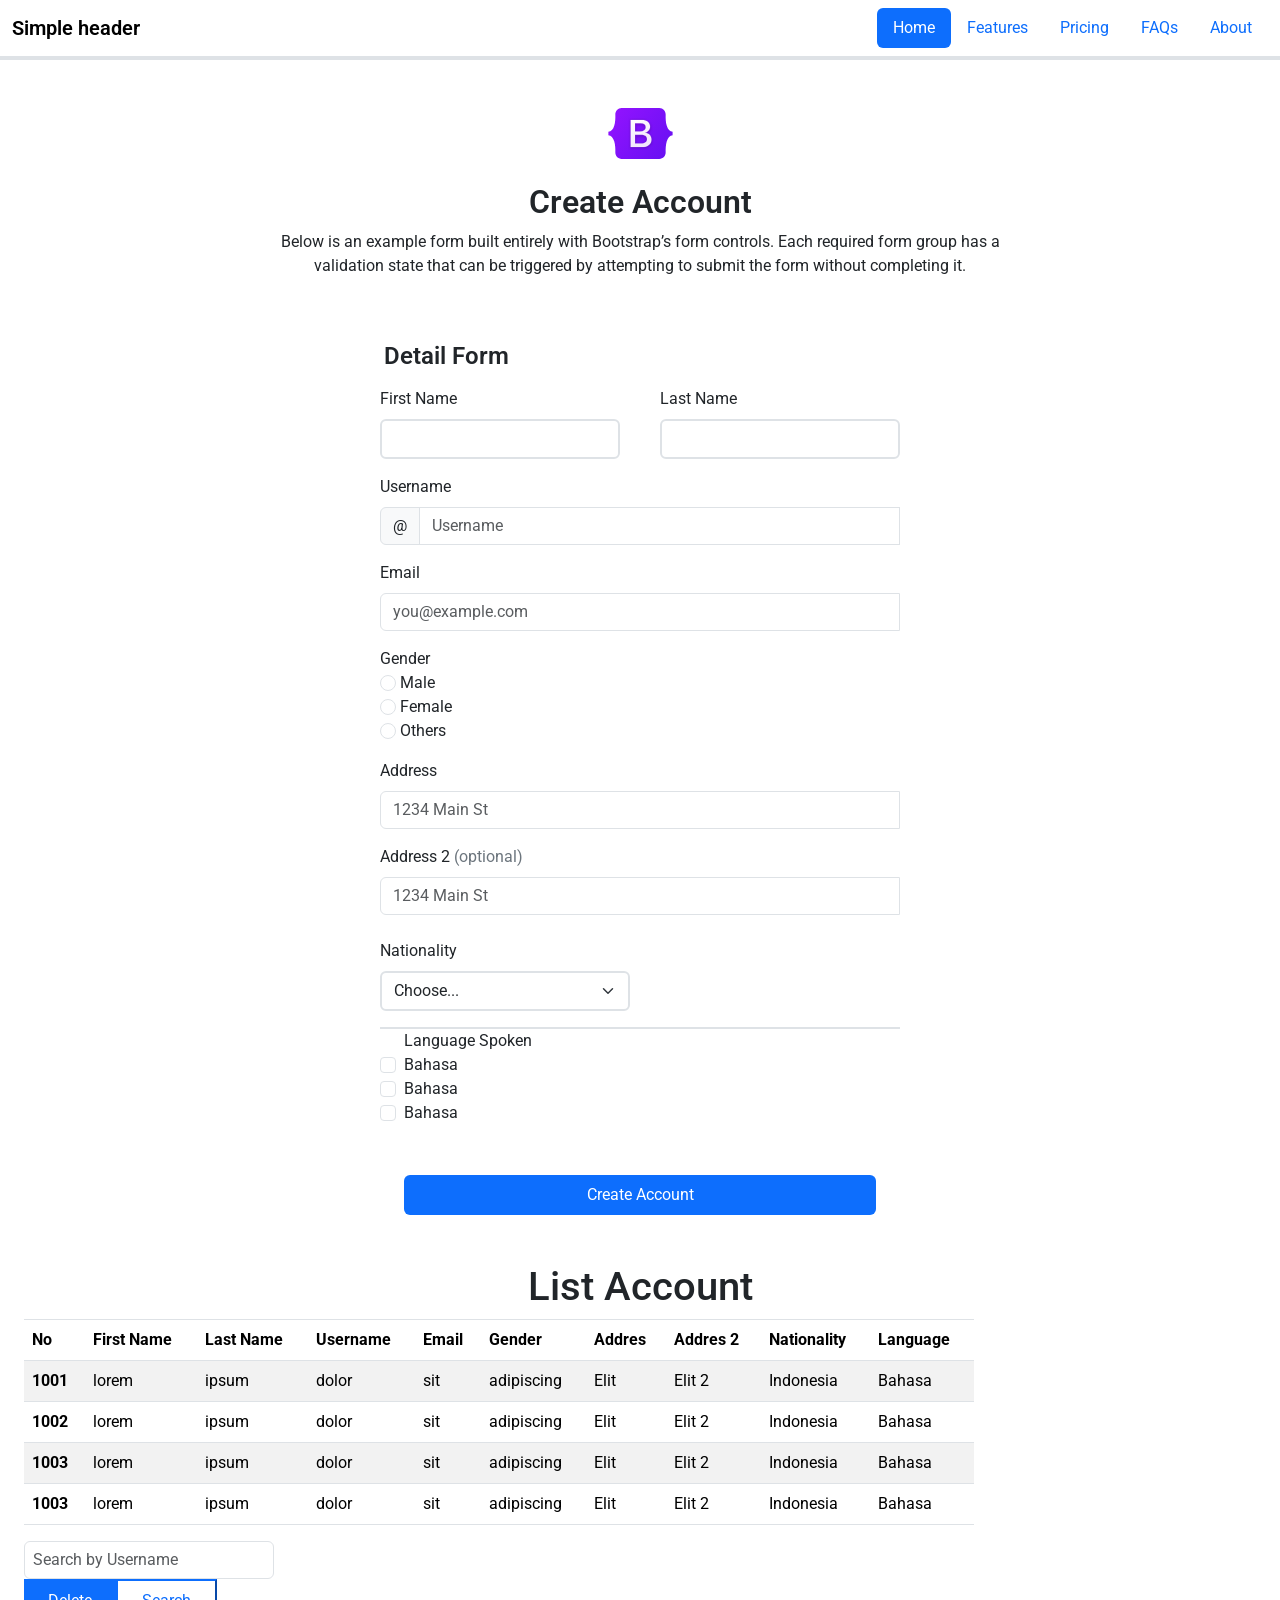
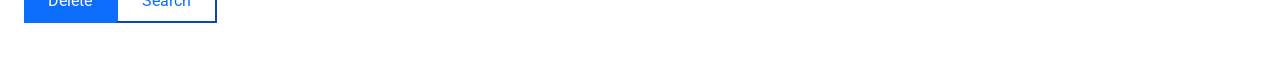
==== createAccount.html @ b3694d7e "Add files via upload" ====
<!DOCTYPE html>
<html lang="en">
  <head>
    <meta charset="UTF-8" />
    <meta name="viewport" content="width=device-width, initial-scale=1.0" />
    <link
      href="https://cdn.jsdelivr.net/npm/bootstrap@5.3.1/dist/css/bootstrap.min.css"
      rel="stylesheet"
      integrity="sha384-4bw+/aepP/YC94hEpVNVgiZdgIC5+VKNBQNGCHeKRQN+PtmoHDEXuppvnDJzQIu9"
      crossorigin="anonymous"
    />
    <link
      href="https://fonts.googleapis.com/css2?family=Roboto&display=swap"
      rel="stylesheet"
    />
    <style>
      /* ::-webkit-file-upload-button {
        background-color: #0d6efd;
        color: white;
        padding: 0 15px;
        height: 100%;
        border-radius: 10px;
        border: none;
        cursor: pointer;
      } */

      input[type="file"]::file-selector-button {
        background-color: #0d6efd;
        color: white;
        padding: 0 15px;
        height: 38px;
        border: none;
        cursor: pointer;
      }

      input[type="file"]::after {
        content: ".";
        text-align: center;
      }
    </style>
    <title>Product</title>
  </head>
  <body style="font-family: Roboto">
    <header class="border-4 border-bottom">
      <nav class="navbar navbar-expand-lg">
        <div class="container-fluid">
          <a class="navbar-brand fw-semibold" href="landingPage.html"
            >Simple header</a
          >
          <button
            class="navbar-toggler"
            type="button"
            data-bs-toggle="collapse"
            data-bs-target="#navbarNav"
            aria-controls="navbarNav"
            aria-expanded="false"
            aria-label="Toggle navigation"
          >
            <span class="navbar-toggler-icon"></span>
          </button>
          <div
            class="collapse navbar-collapse justify-content-end"
            id="navbarNav"
          >
            <ul
              class="nav nav-pills justify-content-end flex-column flex-lg-row text-center mt-2 mt-lg-0"
            >
              <li class="nav-item">
                <a
                  class="nav-link active"
                  aria-current="page"
                  href="landingPage.html"
                  >Home</a
                >
              </li>
              <li class="nav-item">
                <a class="nav-link" href="createProduct.html">Features</a>
              </li>
              <li class="nav-item">
                <a class="nav-link" aria-disabled="true">Pricing</a>
              </li>
              <li class="nav-item">
                <a class="nav-link" aria-disabled="true">FAQs</a>
              </li>
              <li class="nav-item">
                <a class="nav-link" aria-disabled="true">About</a>
              </li>
            </ul>
          </div>
        </div>
      </nav>
    </header>
    <section
      class="mx-auto px-5 d-flex flex-column align-items-center mt-5"
      style="max-width: 850px"
    >
      <img src="assets/bootstrap-logo.svg" alt="bootstrap-logo" width="65px" />
      <h1 class="fw-semibold fs-2 mt-4">Create Account</h1>
      <p class="text-center">
        Below is an example form built entirely with Bootstrap’s form controls.
        Each required form group has a validation state that can be triggered by
        attempting to submit the form without completing it.
      </p>
      <div class="mt-5" style="max-width: 520px; width: 100%">
        <h2 class="ms-1 fw-semibold fs-4">Detail Form</h2>
        <form class="needs-validation mt-3" novalidate>
          <div
            class="d-flex gap-2 justify-content-between flex-column flex-sm-row"
          >
            <div>
              <label for="name" class="form-label">First Name</label>
              <input
                type="text"
                name="first-name"
                id="first-name"
                minlength="6"
                maxlength="50"
                required
                class="rounded-2 border-2 form-control"
                style="width: 240px; min-width: 100%"
              />
              <div class="valid-feedback">Looks good!</div>
              <div class="invalid-feedback">Looks not good!</div>
            </div>
            <div>
              <label for="name" class="form-label">Last Name</label>
              <input
                type="text"
                name="last-name"
                id="last-name"
                minlength="6"
                maxlength="50"
                required
                class="rounded-2 border-2 form-control"
                style="width: 240px; min-width: 100%"
              />
              <div class="valid-feedback">Looks good!</div>
              <div class="invalid-feedback">Looks not good!</div>
            </div>
          </div>

          <div class="d-flex flex-column mt-3">
            <label for="username" class="form-label">Username</label>
            <div class="input-group">
              <span class="input-group-text" id="basic-addon1">@</span>
              <input
                type="text"
                class="form-control"
                placeholder="Username"
                aria-label="Username"
                aria-describedby="basic-addon1"
                name="username"
                id="username"
                required
              />
              <div class="valid-feedback">Looks good!</div>
              <div class="invalid-feedback">Looks not good!</div>
            </div>
          </div>

          <div class="d-flex flex-column mt-3">
            <label for="email" class="form-label">Email</label>
            <div class="input-group">
              <input
                type="email"
                class="form-control"
                placeholder="you@example.com"
                name="email"
                id="email"
                required
              />
              <div class="valid-feedback">Looks good!</div>
              <div class="invalid-feedback">Looks not good!</div>
            </div>
          </div>

          <div class="mt-3">
            <label>Gender</label>
            <div>
              <input
                type="radio"
                name="gender"
                id="male"
                required
                class="form-check-input"
              />
              <label for="male">Male</label>
            </div>
            <div>
              <input
                type="radio"
                name="gender"
                id="female"
                required
                class="form-check-input"
              />
              <label for="female">Female</label>
            </div>
            <div>
              <input
                type="radio"
                name="gender"
                id="others"
                required
                class="form-check-input"
              />
              <label for="others">Others</label>
            </div>
          </div>

          <div class="d-flex flex-column mt-3">
            <label for="address" class="form-label">Address</label>
            <div class="input-group">
              <input
                type="address"
                class="form-control"
                placeholder="1234 Main St"
                name="address"
                id="address"
                required
              />
              <div class="valid-feedback">Looks good!</div>
              <div class="invalid-feedback">Looks not good!</div>
            </div>
          </div>

          <div class="d-flex flex-column mt-3">
            <label for="address2" class="form-label"
              >Address 2 <span class="text-secondary">(optional)</span></label
            >
            <div class="input-group">
              <input
                type="address2"
                class="form-control"
                placeholder="1234 Main St"
                name="address2"
                id="address2"
                required
              />
              <div class="valid-feedback">Looks good!</div>
              <div class="invalid-feedback">Looks not good!</div>
            </div>
          </div>

          <div class="d-flex flex-column mt-4">
            <label for="category" class="form-label">Nationality</label>
            <select
              name="category"
              id="category"
              required
              class="rounded-2 border-2 form-select"
              style="width: 250px; height: 40px"
            >
              <option selected disabled value="">Choose...</option>
              <option></option>
              <option></option>
              <option></option>
            </select>
            <div class="valid-feedback">Looks good!</div>
            <div class="invalid-feedback">Looks not good!</div>
          </div>

          <span class="mt-3 border d-flex"></span>

          <div class="form-check">
            <label>Language Spoken</label>
            <div>
              <input type="checkbox" class="form-check-input" id="bahasa" />
              <label class="" for="bahasa">Bahasa</label>
            </div>
            <div>
              <input type="checkbox" class="form-check-input" id="bahasa" />
              <label class="" for="bahasa">Bahasa</label>
            </div>
            <div>
              <input type="checkbox" class="form-check-input" id="bahasa" />
              <label class="" for="bahasa">Bahasa</label>
            </div>
          </div>

          <div class="px-4 mb-5" style="margin-top: 50px">
            <button
              class="w-100 bg-primary text-white border-0 py-2 rounded-2"
              type="submit"
            >
              Create Account
            </button>
          </div>
        </form>
      </div>
    </section>
    <section>
      <div>
        <h1 class="text-center">List Account</h1>
        <div class="table-responsive">
          <table
            class="table table-striped table-hover ms-4"
            style="width: 950px; max-width: 100%"
          >
            <thead>
              <tr class="border-top">
                <th scope="col">No</th>
                <th scope="col">First Name</th>
                <th scope="col">Last Name</th>
                <th scope="col">Username</th>
                <th scope="col">Email</th>
                <th scope="col">Gender</th>
                <th scope="col">Addres</th>
                <th scope="col">Addres 2</th>
                <th scope="col">Nationality</th>
                <th scope="col">Language</th>
              </tr>
            </thead>
            <tbody>
              <tr>
                <th scope="row">1001</th>
                <td>lorem</td>
                <td>ipsum</td>
                <td>dolor</td>
                <td>sit</td>
                <td>adipiscing</td>
                <td>Elit</td>
                <td>Elit 2</td>
                <td>Indonesia</td>
                <td>Bahasa</td>
              </tr>
              <tr>
                <th scope="row">1002</th>
                <td>lorem</td>
                <td>ipsum</td>
                <td>dolor</td>
                <td>sit</td>
                <td>adipiscing</td>
                <td>Elit</td>
                <td>Elit 2</td>
                <td>Indonesia</td>
                <td>Bahasa</td>
              </tr>
              <tr>
                <th scope="row">1003</th>
                <td>lorem</td>
                <td>ipsum</td>
                <td>dolor</td>
                <td>sit</td>
                <td>adipiscing</td>
                <td>Elit</td>
                <td>Elit 2</td>
                <td>Indonesia</td>
                <td>Bahasa</td>
              </tr>
              <tr>
                <th scope="row">1003</th>
                <td>lorem</td>
                <td>ipsum</td>
                <td>dolor</td>
                <td>sit</td>
                <td>adipiscing</td>
                <td>Elit</td>
                <td>Elit 2</td>
                <td>Indonesia</td>
                <td>Bahasa</td>
              </tr>
            </tbody>
          </table>
        </div>
        <div class="ms-4 mb-5">
          <form class="needs-validation" novalidate>
            <input
              type="text"
              name="search-product"
              id="search-product"
              minlength="1"
              placeholder="Search by Username"
              required
              class="px-2 pe-4 rounded-2 form-control"
              style="width: 250px"
            />
            <div class="valid-feedback">Looks good!</div>
            <div class="invalid-feedback">Looks not good!</div>
            <div class="d-flex">
              <button
                type="button"
                class="bg-primary text-white border-0 px-4 py-2"
              >
                Delete
              </button>
              <button
                type="submit"
                class="bg-white text-primary border-2 border-primary px-4 py-2"
              >
                Search
              </button>
            </div>
          </form>
        </div>
      </div>
    </section>
    <script
      src="https://cdn.jsdelivr.net/npm/bootstrap@5.3.1/dist/js/bootstrap.bundle.min.js"
      integrity="sha384-HwwvtgBNo3bZJJLYd8oVXjrBZt8cqVSpeBNS5n7C8IVInixGAoxmnlMuBnhbgrkm"
      crossorigin="anonymous"
    ></script>
    <script>
      (() => {
        "use strict";

        const forms = document.querySelectorAll(".needs-validation");

        Array.from(forms).forEach((form) => {
          form.addEventListener(
            "submit",
            (event) => {
              if (!form.checkValidity()) {
                event.preventDefault();
                event.stopPropagation();
                alert("Please fill the form correctly!");
              }

              form.classList.add("was-validated");
            },
            false
          );
        });
      })();
    </script>
  </body>
</html>
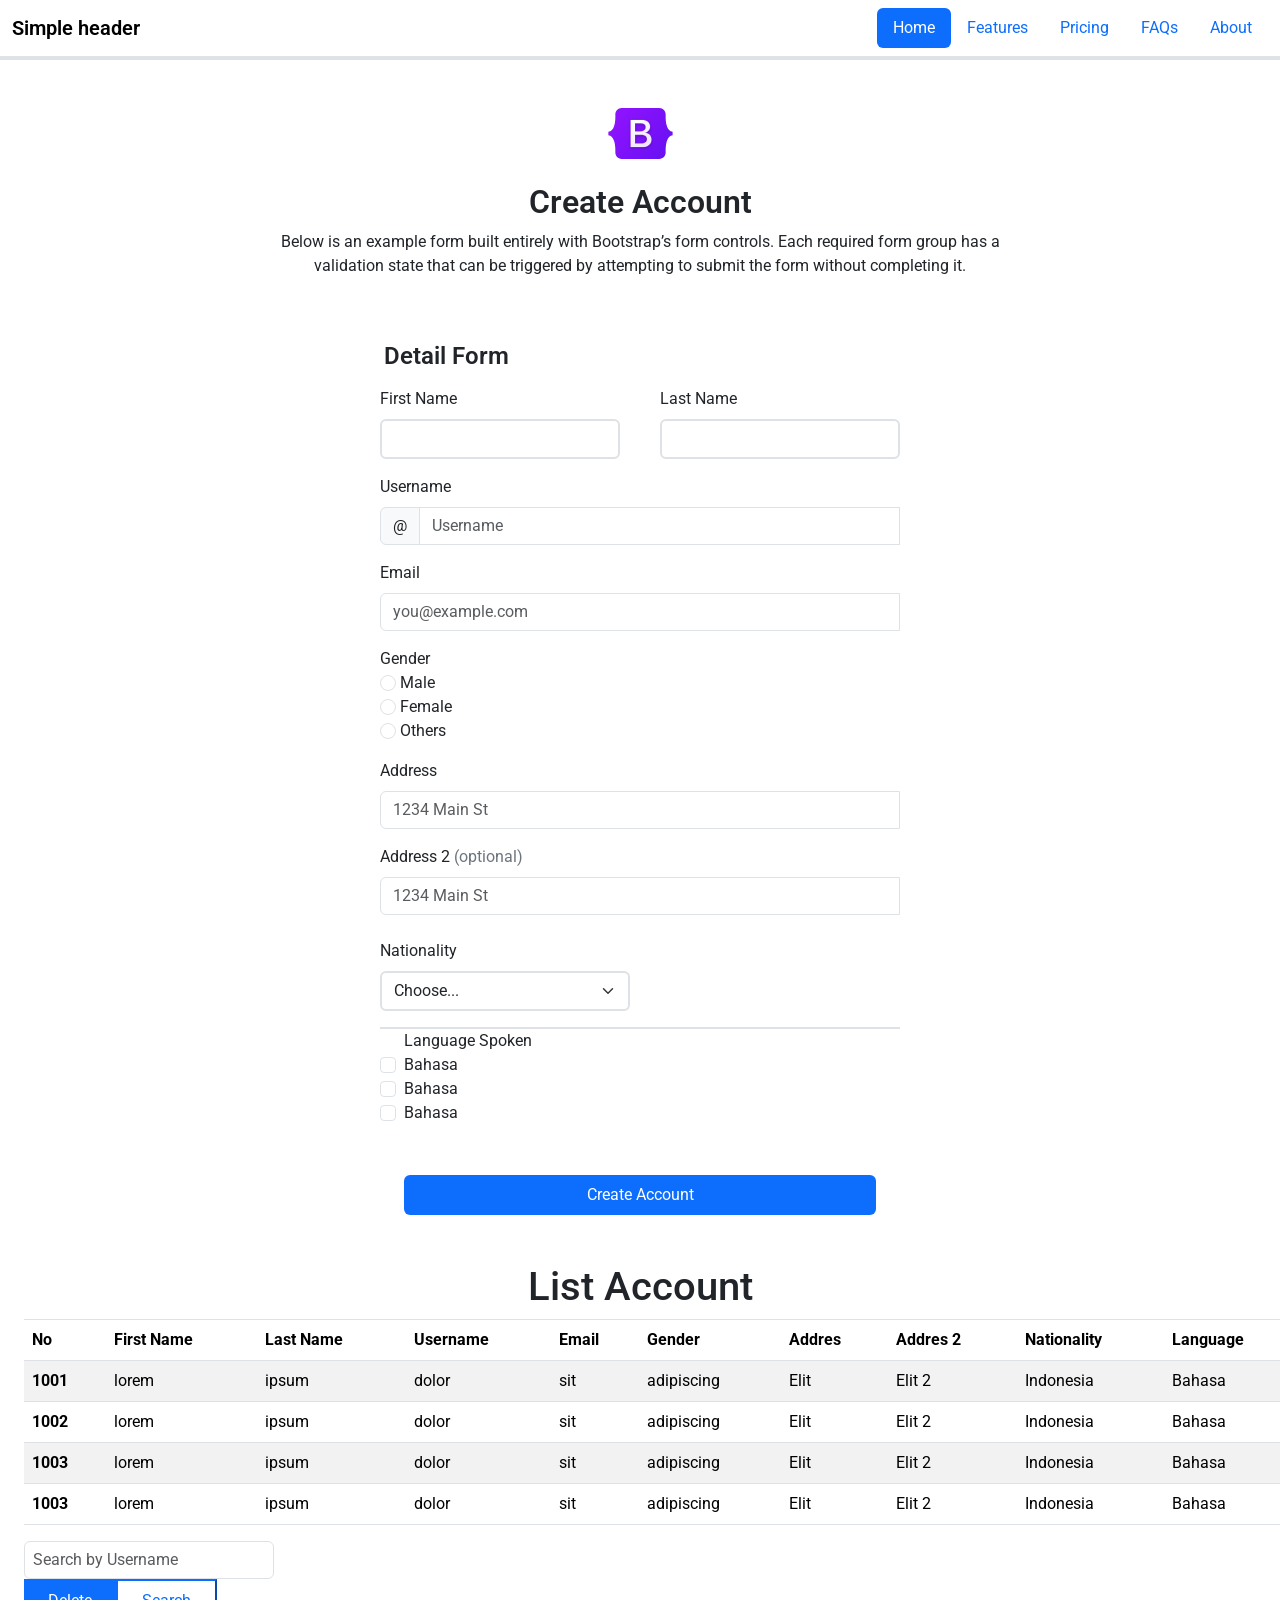
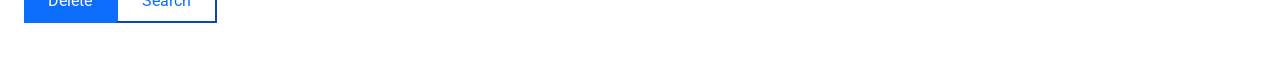
==== commit 861174f6: "Update createAccount.html" ====
--- a/createAccount.html
+++ b/createAccount.html
@@ -44,7 +44,7 @@
     <header class="border-4 border-bottom">
       <nav class="navbar navbar-expand-lg">
         <div class="container-fluid">
-          <a class="navbar-brand fw-semibold" href="landingPage.html"
+          <a class="navbar-brand fw-semibold" href="index.html"
             >Simple header</a
           >
           <button
@@ -69,7 +69,7 @@
                 <a
                   class="nav-link active"
                   aria-current="page"
-                  href="landingPage.html"
+                  href="index.html"
                   >Home</a
                 >
               </li>
@@ -295,7 +295,7 @@
         <div class="table-responsive">
           <table
             class="table table-striped table-hover ms-4"
-            style="width: 950px; max-width: 100%"
+            style="max-width: 100%"
           >
             <thead>
               <tr class="border-top">
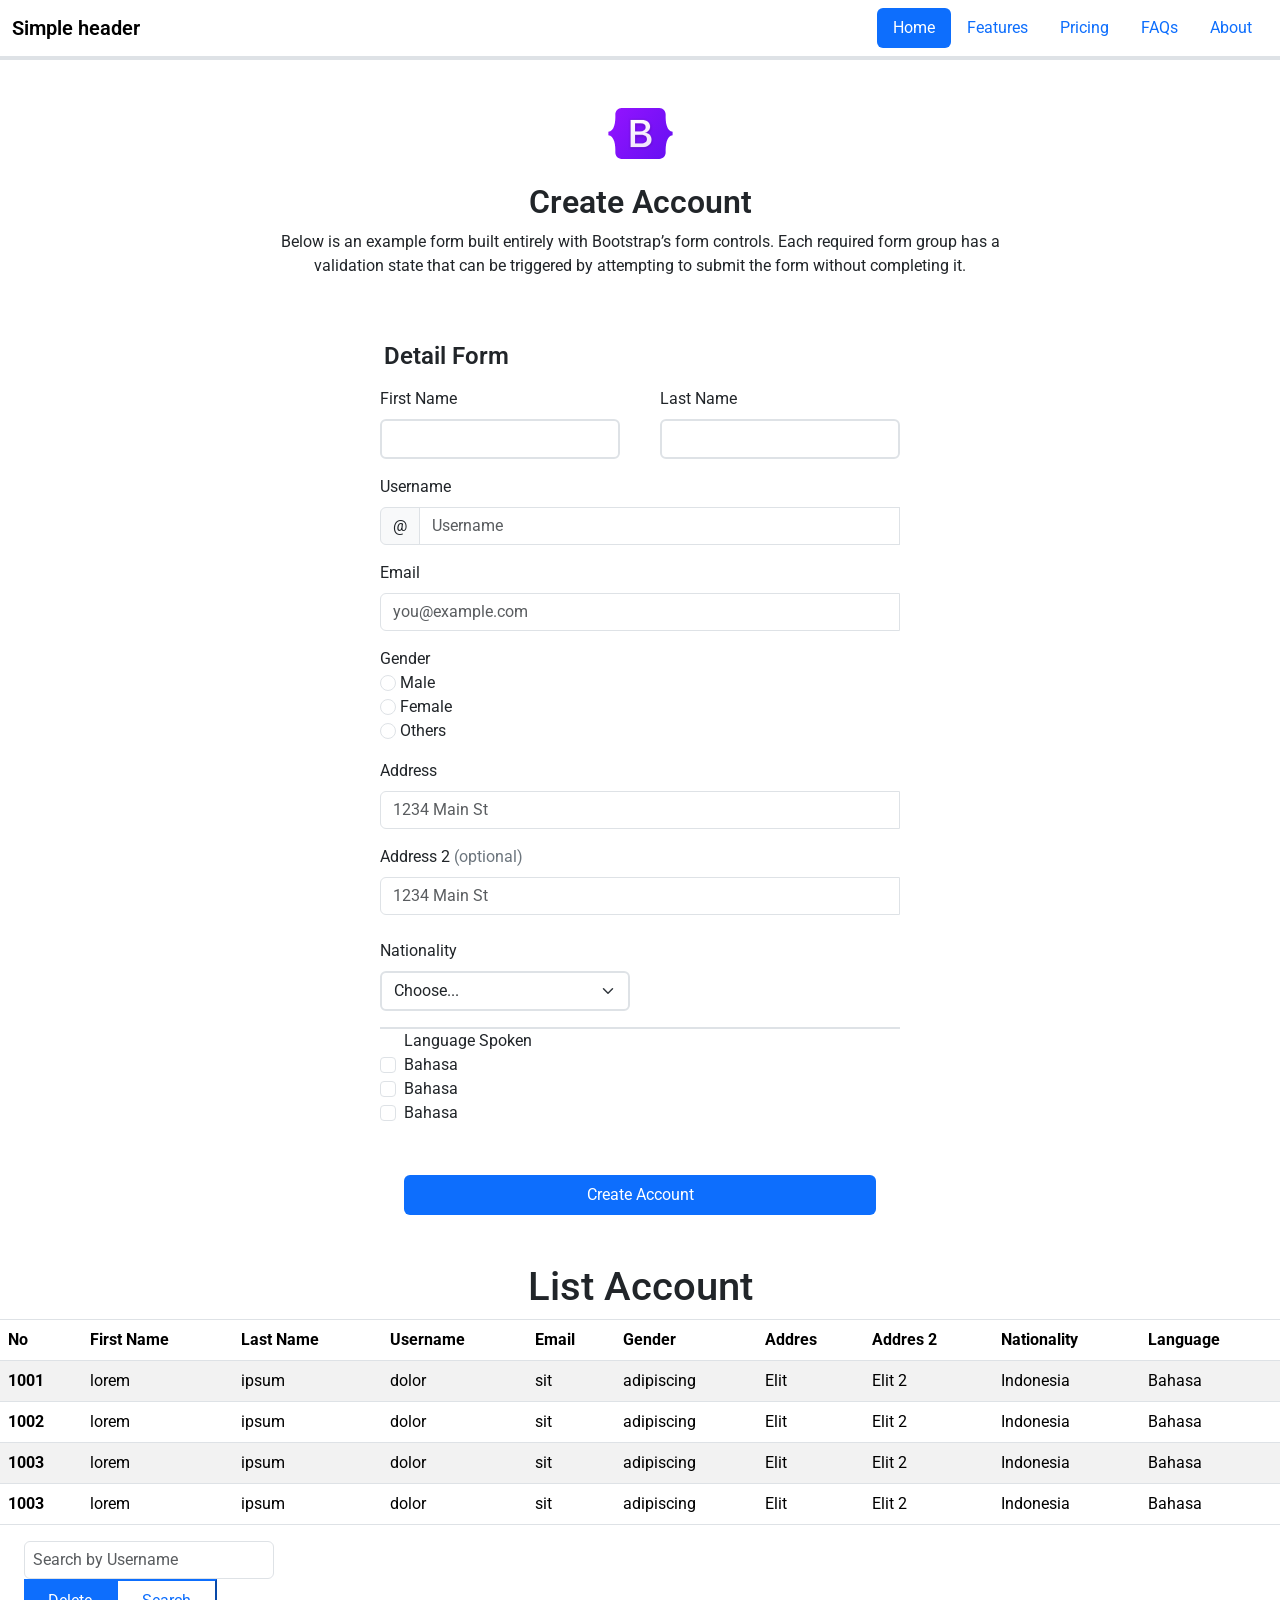
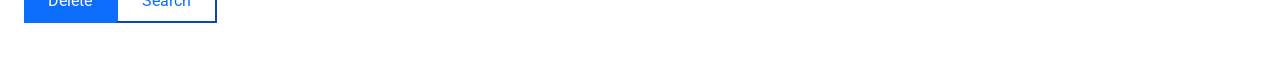
==== commit 29d14beb: "Update createAccount.html" ====
--- a/createAccount.html
+++ b/createAccount.html
@@ -294,9 +294,7 @@
         <h1 class="text-center">List Account</h1>
         <div class="table-responsive">
           <table
-            class="table table-striped table-hover ms-4"
-            style="max-width: 100%"
-          >
+            class="table table-striped table-hover"          >
             <thead>
               <tr class="border-top">
                 <th scope="col">No</th>
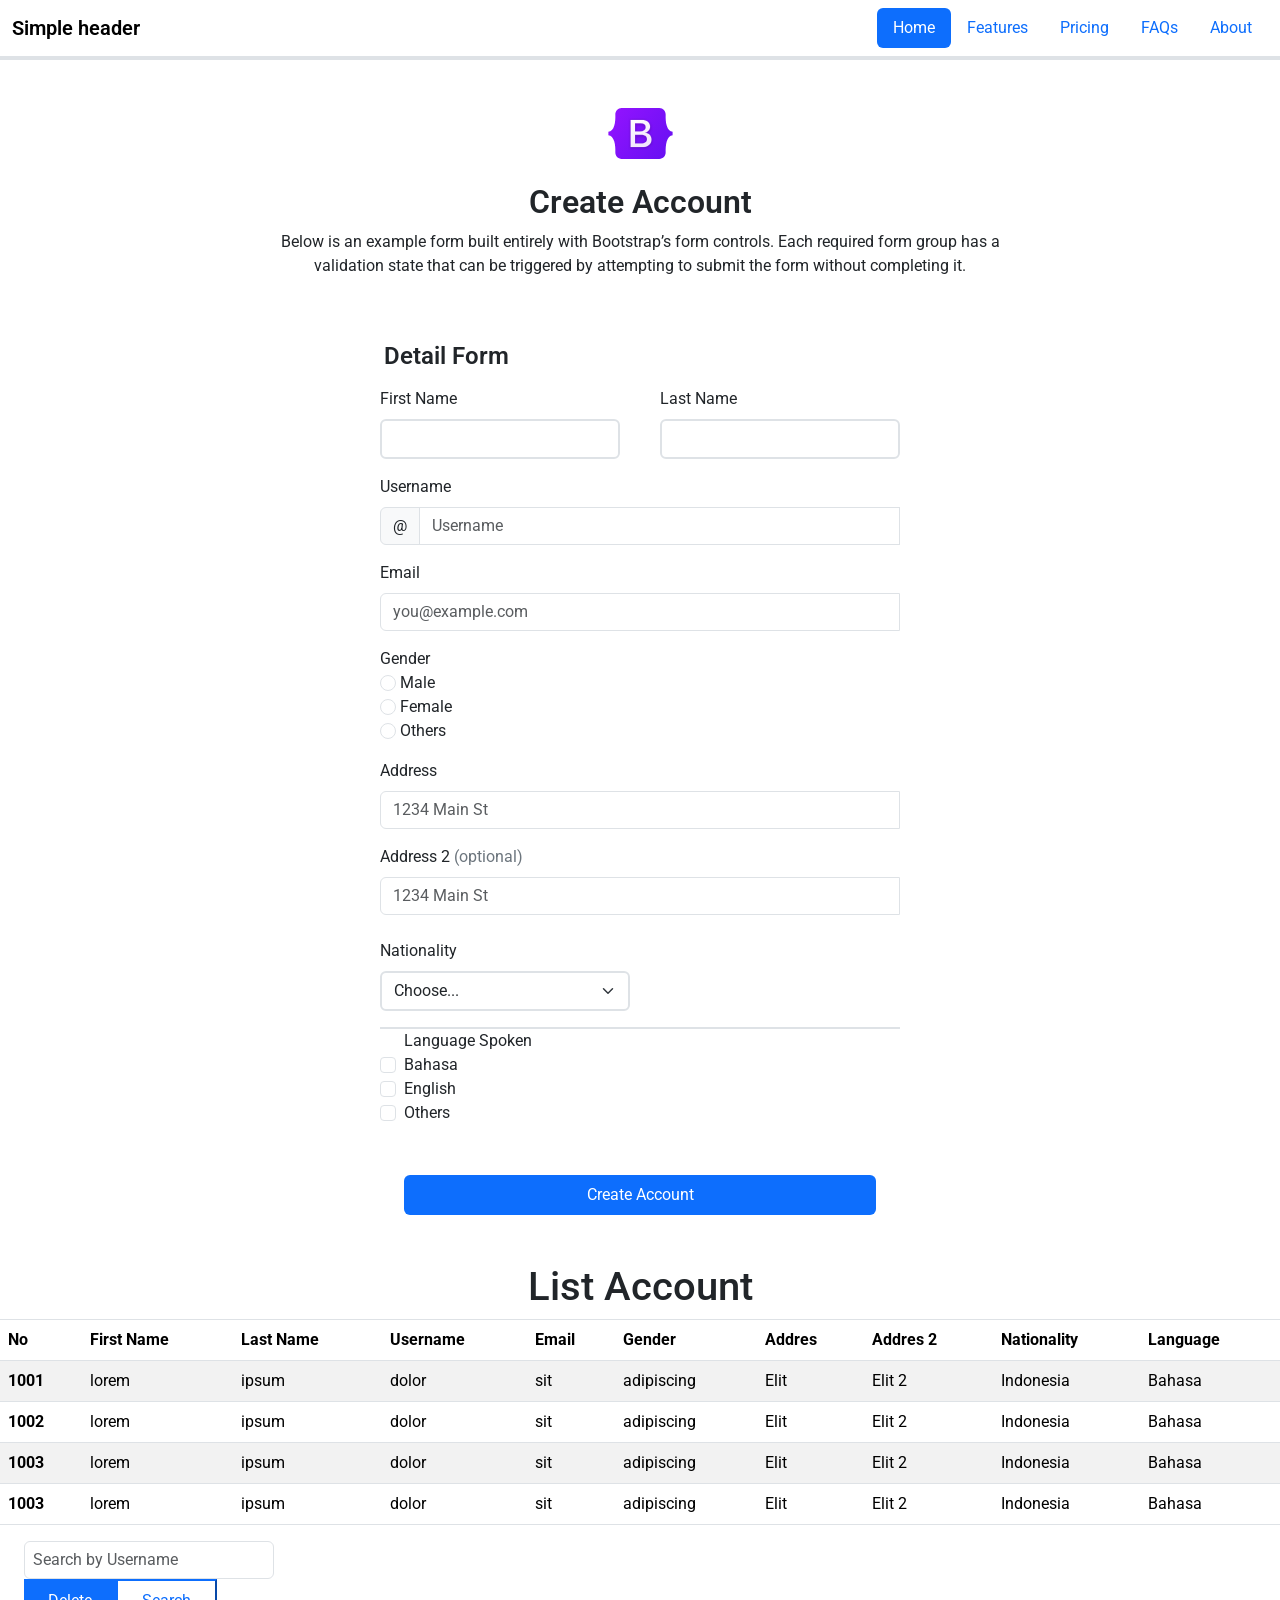
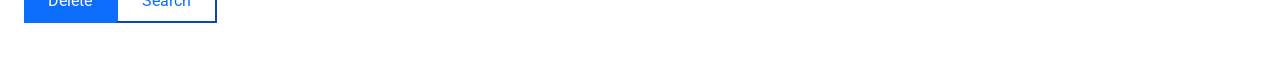
==== commit f94ac88b: "Add files via upload" ====
--- a/createAccount.html
+++ b/createAccount.html
@@ -44,7 +44,7 @@
     <header class="border-4 border-bottom">
       <nav class="navbar navbar-expand-lg">
         <div class="container-fluid">
-          <a class="navbar-brand fw-semibold" href="index.html"
+          <a class="navbar-brand fw-semibold" href="landingPage.html"
             >Simple header</a
           >
           <button
@@ -69,7 +69,7 @@
                 <a
                   class="nav-link active"
                   aria-current="page"
-                  href="index.html"
+                  href="landingPage.html"
                   >Home</a
                 >
               </li>
@@ -108,7 +108,7 @@
             class="d-flex gap-2 justify-content-between flex-column flex-sm-row"
           >
             <div>
-              <label for="name" class="form-label">First Name</label>
+              <label for="first-name" class="form-label">First Name</label>
               <input
                 type="text"
                 name="first-name"
@@ -123,7 +123,7 @@
               <div class="invalid-feedback">Looks not good!</div>
             </div>
             <div>
-              <label for="name" class="form-label">Last Name</label>
+              <label for="last-name" class="form-label">Last Name</label>
               <input
                 type="text"
                 name="last-name"
@@ -212,7 +212,7 @@
             <label for="address" class="form-label">Address</label>
             <div class="input-group">
               <input
-                type="address"
+                type="text"
                 class="form-control"
                 placeholder="1234 Main St"
                 name="address"
@@ -230,7 +230,7 @@
             >
             <div class="input-group">
               <input
-                type="address2"
+                type="text"
                 class="form-control"
                 placeholder="1234 Main St"
                 name="address2"
@@ -252,9 +252,9 @@
               style="width: 250px; height: 40px"
             >
               <option selected disabled value="">Choose...</option>
-              <option></option>
-              <option></option>
-              <option></option>
+              <option value="opsi-1">opsi 1</option>
+              <option value="opsi-2">opsi 2</option>
+              <option value="opsi-3">opsi 3</option>
             </select>
             <div class="valid-feedback">Looks good!</div>
             <div class="invalid-feedback">Looks not good!</div>
@@ -265,16 +265,16 @@
           <div class="form-check">
             <label>Language Spoken</label>
             <div>
-              <input type="checkbox" class="form-check-input" id="bahasa" />
-              <label class="" for="bahasa">Bahasa</label>
-            </div>
-            <div>
-              <input type="checkbox" class="form-check-input" id="bahasa" />
-              <label class="" for="bahasa">Bahasa</label>
-            </div>
-            <div>
-              <input type="checkbox" class="form-check-input" id="bahasa" />
-              <label class="" for="bahasa">Bahasa</label>
+              <input type="checkbox" class="form-check-input" id="bahasa" name="bahasa"/>
+              <label for="bahasa">Bahasa</label>
+            </div>
+            <div>
+              <input type="checkbox" class="form-check-input" id="english" name="english"/>
+              <label for="bahasa">English</label>
+            </div>
+            <div>
+              <input type="checkbox" class="form-check-input" id="others" name="others"/>
+              <label for="bahasa">Others</label>
             </div>
           </div>
 
@@ -294,7 +294,9 @@
         <h1 class="text-center">List Account</h1>
         <div class="table-responsive">
           <table
-            class="table table-striped table-hover"          >
+            class="table table-striped table-hover"
+            style="max-width: 100%"
+          >
             <thead>
               <tr class="border-top">
                 <th scope="col">No</th>
